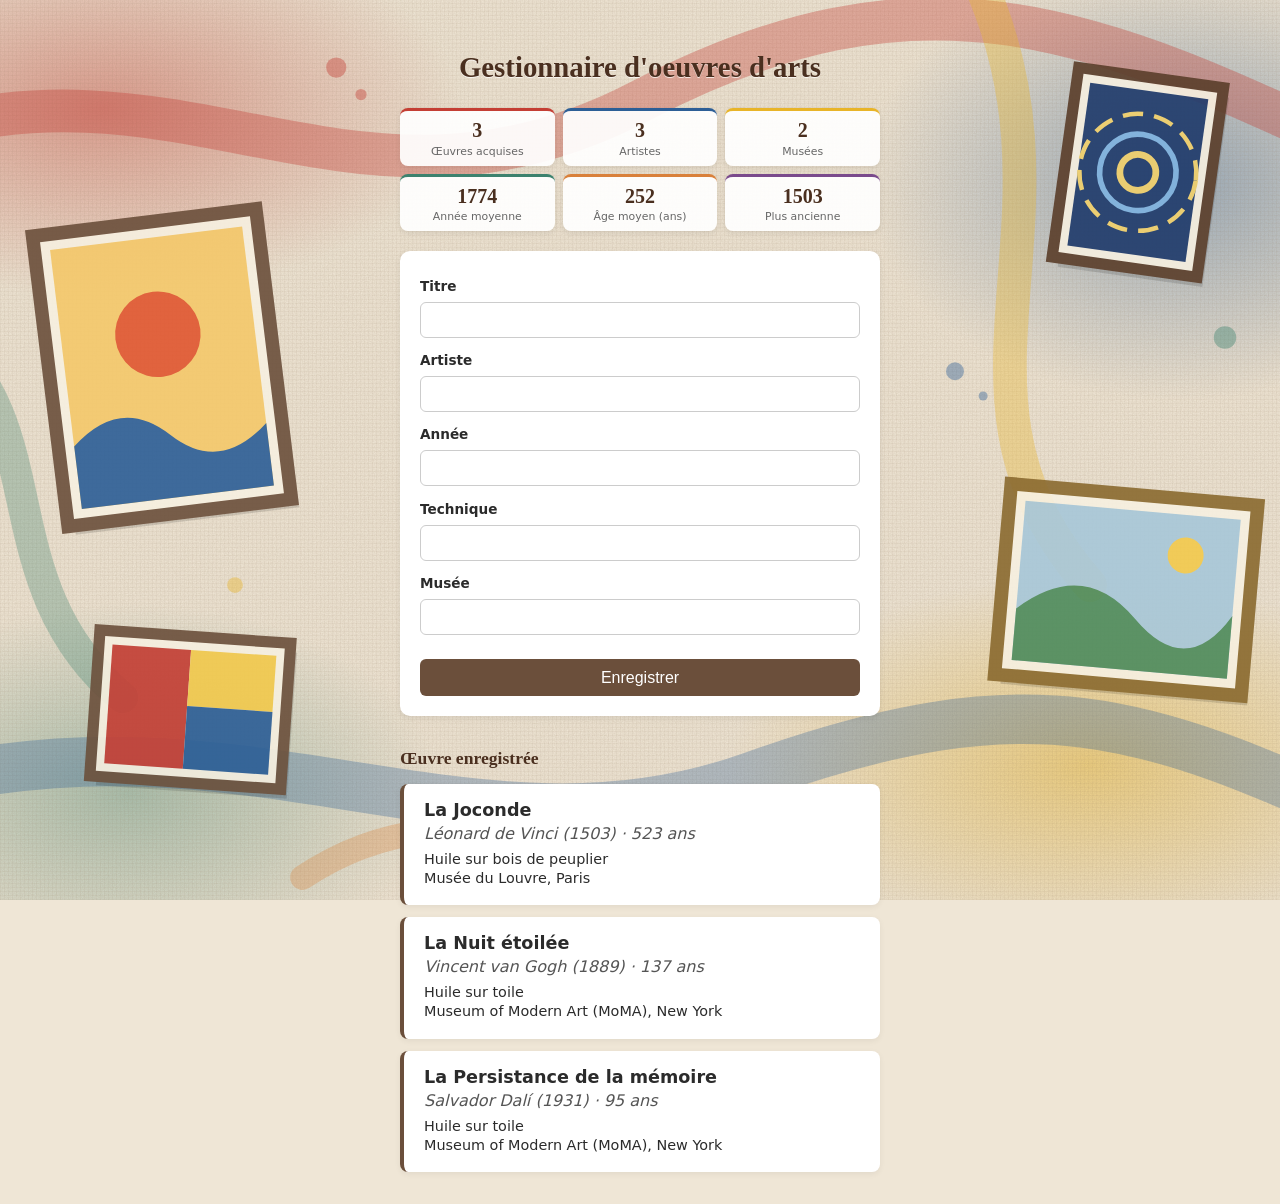
==== index.html @ 06f2a8c6 "Initialisation du projet js - Choix du thème individuel et données initiales" ====
<!doctype html>
<html lang="fr">
  <head>
    <meta charset="UTF-8" />
    <meta name="viewport" content="width=device-width, initial-scale=1.0" />
    <title>Gestionnaire d'oeuvres d'arts</title>
    <link rel="stylesheet" href="style.css" />
  </head>
  <body>
    <main>
      <h1>Gestionnaire d'oeuvres d'arts</h1>

      <!-- Petits tableaux de statistiques (mis à jour par script.js) -->
      <section class="stats" aria-label="Statistiques de la collection">
        <div class="stat">
          <span class="stat-valeur" id="stat-total">0</span>
          <span class="stat-label">Œuvres acquises</span>
        </div>
        <div class="stat">
          <span class="stat-valeur" id="stat-artistes">0</span>
          <span class="stat-label">Artistes</span>
        </div>
        <div class="stat">
          <span class="stat-valeur" id="stat-musees">0</span>
          <span class="stat-label">Musées</span>
        </div>
        <div class="stat">
          <span class="stat-valeur" id="stat-annee-moyenne">–</span>
          <span class="stat-label">Année moyenne</span>
        </div>
        <div class="stat">
          <span class="stat-valeur" id="stat-age-moyen">–</span>
          <span class="stat-label">Âge moyen (ans)</span>
        </div>
        <div class="stat">
          <span class="stat-valeur" id="stat-plus-ancienne">–</span>
          <span class="stat-label">Plus ancienne</span>
        </div>
      </section>

      <form id="formulaire-oeuvre">
        <label for="champ-titre">Titre</label>
        <input type="text" id="champ-titre" name="titre" required />

        <label for="champ-artiste">Artiste</label>
        <input type="text" id="champ-artiste" name="artiste" required />

        <label for="champ-annee">Année</label>
        <input
          type="number"
          id="champ-annee"
          name="annee"
          min="1"
          max="2026"
          required
        />

        <label for="champ-technique">Technique</label>
        <input type="text" id="champ-technique" name="technique" />

        <label for="champ-musee">Musée</label>
        <input type="text" id="champ-musee" name="musee" />

        <button type="submit">Enregistrer</button>
      </form>

      <h2>Œuvre enregistrée</h2>

      <!-- Mise a jour de la carte -->
      <section class="carte-oeuvre" id="carte-oeuvre">
        <p class="titre-oeuvre" id="titre-oeuvre">
          Aucune œuvre pour l'instant
        </p>
        <p class="artiste-annee-oeuvre" id="artiste-annee-oeuvre"></p>
        <p class="technique-oeuvre" id="technique-oeuvre"></p>
        <p class="musee-oeuvre" id="musee-oeuvre"></p>
      </section>
    </main>

    <script src="script.js"></script>
  </body>
</html>
---- style.css ----
* {
  box-sizing: border-box;
}

body {
  font-family: system-ui, sans-serif;
  background-color: #efe6d6;
  /* Taches de peinture + texture de toile */
  background-image:
    url("data:image/svg+xml,%3Csvg xmlns='http://www.w3.org/2000/svg' width='220' height='220'%3E%3Cfilter id='n'%3E%3CfeTurbulence type='fractalNoise' baseFrequency='.85' numOctaves='2' stitchTiles='stitch'/%3E%3CfeColorMatrix values='0 0 0 0 .35  0 0 0 0 .25  0 0 0 0 .15  0 0 0 .22 0'/%3E%3C/filter%3E%3Crect width='100%25' height='100%25' filter='url(%23n)'/%3E%3C/svg%3E"),
    repeating-linear-gradient(0deg, rgba(120, 90, 60, 0.05) 0 1px, transparent 1px 4px),
    repeating-linear-gradient(90deg, rgba(120, 90, 60, 0.05) 0 1px, transparent 1px 4px),
    radial-gradient(ellipse 40% 30% at 8% 12%, rgba(196, 62, 52, 0.45), transparent 70%),
    radial-gradient(ellipse 35% 35% at 92% 20%, rgba(44, 94, 150, 0.45), transparent 70%),
    radial-gradient(ellipse 40% 30% at 85% 85%, rgba(232, 180, 40, 0.5), transparent 70%),
    radial-gradient(ellipse 35% 30% at 10% 88%, rgba(60, 130, 110, 0.4), transparent 70%);
  background-attachment: fixed;
  color: #2b2b2b;
  margin: 0;
  padding: 2rem 1rem;
}

/* Coups de pinceau et toiles encadrées (décor, derrière le contenu) */
body::before {
  content: "";
  position: fixed;
  inset: 0;
  z-index: -1;
  pointer-events: none;
  background: url("data:image/svg+xml,%3Csvg xmlns='http://www.w3.org/2000/svg' viewBox='0 0 1200 800' preserveAspectRatio='xMidYMid slice'%3E%0A%3Cg fill='none' stroke-linecap='round'%3E%0A%3Cpath d='M-50 120 C 200 40, 350 220, 600 90 S 1000 20, 1250 140' stroke='%23c43e34' stroke-width='38' opacity='.35'/%3E%0A%3Cpath d='M-50 700 C 250 620, 450 780, 700 690 S 1050 640, 1250 730' stroke='%232c5e96' stroke-width='44' opacity='.3'/%3E%0A%3Cpath d='M900 -20 C 1000 200, 850 350, 1000 520' stroke='%23e8b428' stroke-width='30' opacity='.35'/%3E%0A%3Cpath d='M-20 300 C 80 380, 20 520, 140 620' stroke='%233c826e' stroke-width='28' opacity='.3'/%3E%0A%3Cpath d='M300 780 C 420 700, 520 760, 640 740' stroke='%23d9803a' stroke-width='22' opacity='.3'/%3E%0A%3C/g%3E%0A%3Cg opacity='.4'%3E%0A%3Ccircle cx='330' cy='60' r='9' fill='%23c43e34'/%3E%3Ccircle cx='352' cy='84' r='5' fill='%23c43e34'/%3E%0A%3Ccircle cx='880' cy='330' r='8' fill='%232c5e96'/%3E%3Ccircle cx='905' cy='352' r='4' fill='%232c5e96'/%3E%0A%3Ccircle cx='240' cy='520' r='7' fill='%23e8b428'/%3E%3Ccircle cx='1120' cy='300' r='10' fill='%233c826e'/%3E%0A%3C/g%3E%0A%3Cg transform='translate(60 210) rotate(-7)' opacity='.9'%3E%0A%3Crect x='6' y='8' width='200' height='260' fill='%23000' opacity='.15'/%3E%0A%3Crect width='200' height='260' fill='%23f7f0e0' stroke='%236b4f3b' stroke-width='12'/%3E%0A%3Crect x='14' y='14' width='172' height='232' fill='%23f4c86a'/%3E%0A%3Ccircle cx='100' cy='100' r='38' fill='%23e0562f'/%3E%0A%3Cpath d='M14 190 Q 60 150 100 190 T 186 190 L186 246 L14 246Z' fill='%232c5e96'/%3E%0A%3C/g%3E%0A%3Cg transform='translate(930 430) rotate(5)' opacity='.9'%3E%0A%3Crect x='6' y='8' width='220' height='170' fill='%23000' opacity='.15'/%3E%0A%3Crect width='220' height='170' fill='%23f7f0e0' stroke='%238a6a2f' stroke-width='12'/%3E%0A%3Crect x='14' y='14' width='192' height='142' fill='%23a7c7d9'/%3E%0A%3Ccircle cx='160' cy='50' r='16' fill='%23f2c94c'/%3E%0A%3Cpath d='M14 156 L14 110 Q 70 60 120 110 T 206 100 L206 156Z' fill='%234d8b5c'/%3E%0A%3C/g%3E%0A%3Cg transform='translate(990 60) rotate(8)' opacity='.9'%3E%0A%3Crect x='6' y='8' width='130' height='170' fill='%23000' opacity='.15'/%3E%0A%3Crect width='130' height='170' fill='%23f7f0e0' stroke='%235a3d2a' stroke-width='10'/%3E%0A%3Crect x='12' y='12' width='106' height='146' fill='%231f3a6b'/%3E%0A%3Ccircle cx='65' cy='85' r='16' fill='none' stroke='%23f2d16b' stroke-width='6'/%3E%0A%3Ccircle cx='65' cy='85' r='34' fill='none' stroke='%237fb3e0' stroke-width='5'/%3E%0A%3Ccircle cx='65' cy='85' r='52' fill='none' stroke='%23f2d16b' stroke-width='4' stroke-dasharray='18 10'/%3E%0A%3C/g%3E%0A%3Cg transform='translate(120 560) rotate(4)' opacity='.9'%3E%0A%3Crect x='6' y='8' width='170' height='130' fill='%23000' opacity='.15'/%3E%0A%3Crect width='170' height='130' fill='%23f7f0e0' stroke='%236b4f3b' stroke-width='10'/%3E%0A%3Crect x='12' y='12' width='70' height='106' fill='%23c43e34'/%3E%0A%3Crect x='82' y='12' width='76' height='50' fill='%23f2c94c'/%3E%0A%3Crect x='82' y='62' width='76' height='56' fill='%232c5e96'/%3E%0A%3C/g%3E%0A%3C/svg%3E") center / cover no-repeat;
}

main {
  max-width: 480px;
  margin: 0 auto;
}

h1 {
  font-family: Georgia, "Times New Roman", serif;
  font-size: 1.8rem;
  color: #4a2f1f;
  text-shadow: 0 1px 0 rgba(255, 255, 255, 0.7);

  text-align: center;
  margin-bottom: 1.5rem;
}

h2 {
  font-family: Georgia, "Times New Roman", serif;
  color: #4a2f1f;
  font-size: 1.1rem;
  margin-top: 2rem;
}

form {
  display: flex;
  flex-direction: column;
  gap: 0.5rem;
  background: #ffffff;
  padding: 1.25rem;
  border-radius: 10px;
  box-shadow: 0 2px 6px rgba(0, 0, 0, 0.08);
}

label {
  font-size: 0.85rem;
  font-weight: 600;
  margin-top: 0.4rem;
}

input {
  padding: 0.5rem;
  border: 1px solid #ccc;
  border-radius: 6px;
  font-size: 1rem;
}

button {
  margin-top: 1rem;
  padding: 0.6rem;
  border: none;
  border-radius: 6px;
  background-color: #6b4f3b;
  color: white;
  font-size: 1rem;
  cursor: pointer;
}

button:hover {
  background-color: #543d2c;
}

.carte-oeuvre {
  background: #ffffff;
  border-left: 4px solid #6b4f3b;
  border-radius: 8px;
  padding: 1rem 1.25rem;
  margin-top: 0.75rem;
  box-shadow: 0 2px 6px rgba(0, 0, 0, 0.06);
}

.titre-oeuvre {
  font-size: 1.1rem;
  font-weight: 700;
  margin: 0 0 0.25rem;
}

.artiste-annee-oeuvre {
  font-style: italic;
  color: #555;
  margin: 0 0 0.5rem;
}

.technique-oeuvre,
.musee-oeuvre {
  margin: 0.2rem 0;
  font-size: 0.9rem;
}

/* Petits tableaux de statistiques */
.stats {
  display: grid;
  grid-template-columns: repeat(3, 1fr);
  gap: 0.5rem;
  margin-bottom: 1.25rem;
}

.stat {
  display: flex;
  flex-direction: column;
  align-items: center;
  gap: 0.15rem;
  padding: 0.5rem 0.25rem;
  background: rgba(255, 255, 255, 0.92);
  border-top: 3px solid #6b4f3b;
  border-radius: 8px;
  box-shadow: 0 2px 6px rgba(0, 0, 0, 0.08);
  text-align: center;
}

/* Une touche de couleur par case, comme des tubes de peinture */
.stat:nth-child(1) { border-top-color: #c43e34; }
.stat:nth-child(2) { border-top-color: #2c5e96; }
.stat:nth-child(3) { border-top-color: #e8b428; }
.stat:nth-child(4) { border-top-color: #3c826e; }
.stat:nth-child(5) { border-top-color: #d9803a; }
.stat:nth-child(6) { border-top-color: #7a4a8c; }

.stat-valeur {
  font-family: Georgia, "Times New Roman", serif;
  font-size: 1.25rem;
  font-weight: 700;
  color: #4a2f1f;
}

.stat-label {
  font-size: 0.68rem;
  color: #666;
  line-height: 1.2;
}

/* Petit effet quand une valeur change */
.stat-valeur.maj {
  animation: pop 0.4s ease;
}

@keyframes pop {
  0% { transform: scale(1); }
  40% { transform: scale(1.35); color: #c43e34; }
  100% { transform: scale(1); }
}
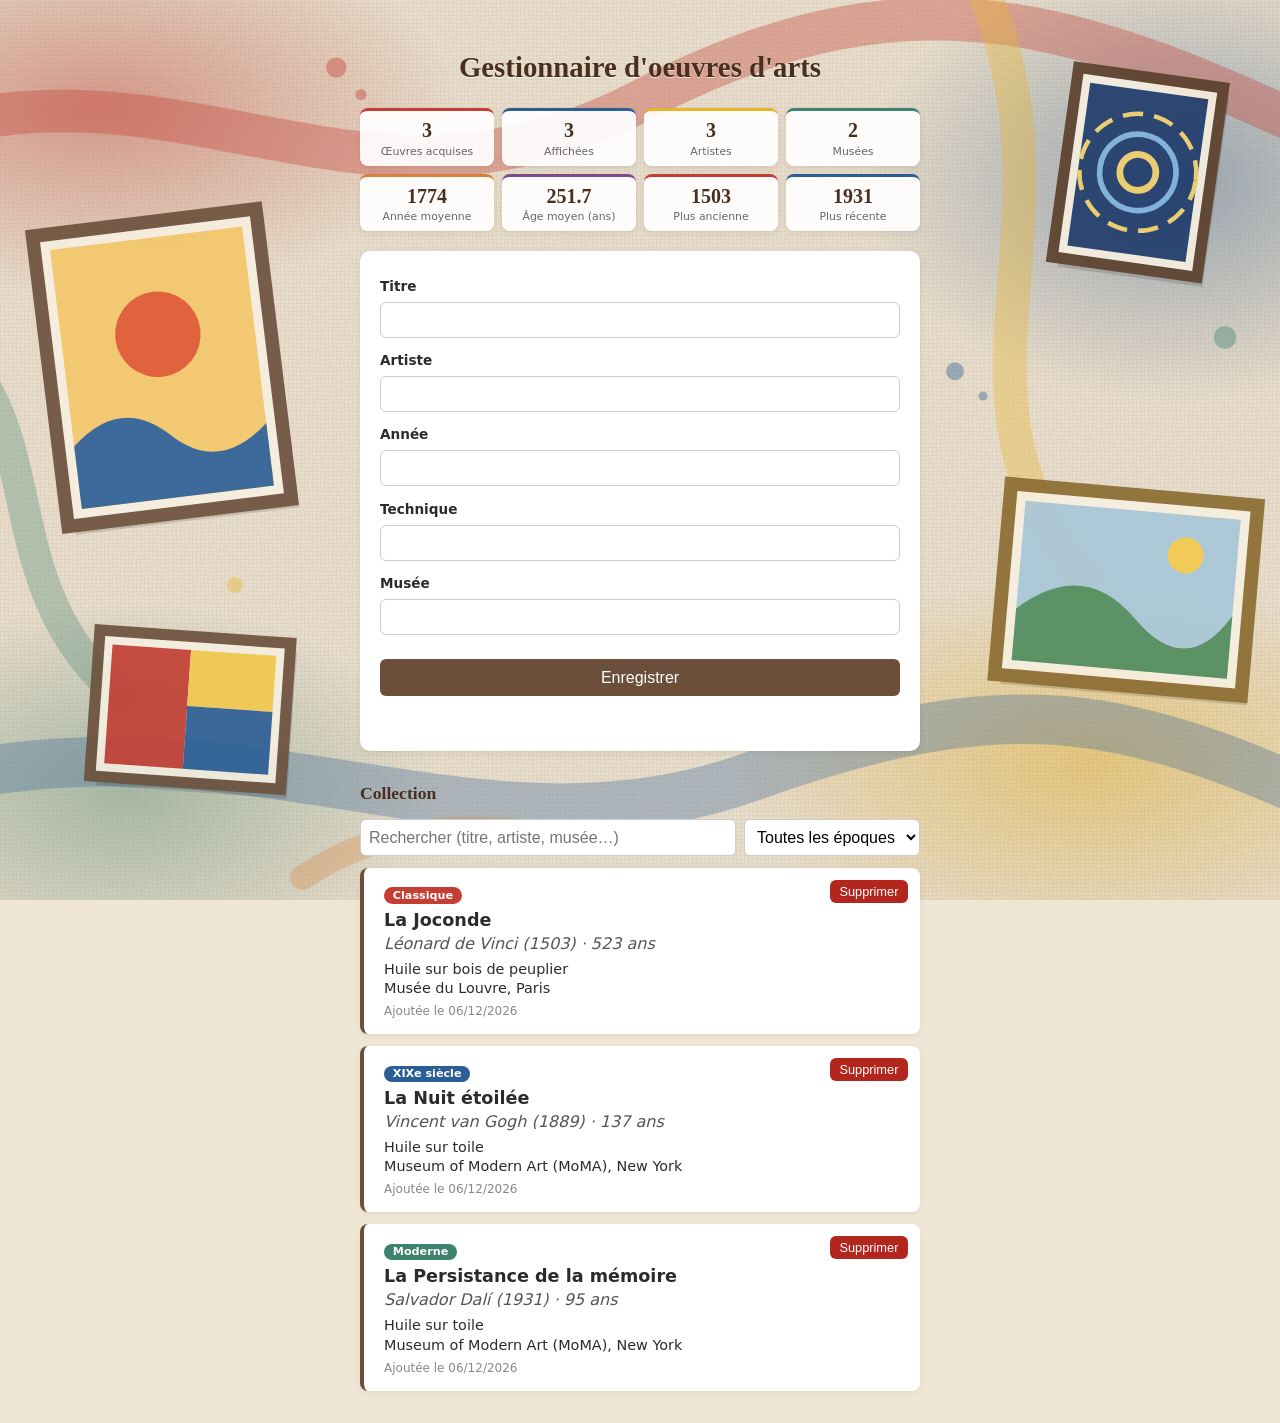
==== commit b24e6974: "Initialisation du projet js - Choix du thème individuel et données initiales" ====
--- a/index.html
+++ b/index.html
@@ -10,11 +10,15 @@
     <main>
       <h1>Gestionnaire d'oeuvres d'arts</h1>
 
-      <!-- Petits tableaux de statistiques (mis à jour par script.js) -->
+      <!-- Statistiques (mises à jour par script.js avec reduce / Math) -->
       <section class="stats" aria-label="Statistiques de la collection">
         <div class="stat">
           <span class="stat-valeur" id="stat-total">0</span>
           <span class="stat-label">Œuvres acquises</span>
+        </div>
+        <div class="stat">
+          <span class="stat-valeur" id="stat-affichees">0</span>
+          <span class="stat-label">Affichées</span>
         </div>
         <div class="stat">
           <span class="stat-valeur" id="stat-artistes">0</span>
@@ -36,14 +40,30 @@
           <span class="stat-valeur" id="stat-plus-ancienne">–</span>
           <span class="stat-label">Plus ancienne</span>
         </div>
+        <div class="stat">
+          <span class="stat-valeur" id="stat-plus-recente">–</span>
+          <span class="stat-label">Plus récente</span>
+        </div>
       </section>
 
-      <form id="formulaire-oeuvre">
+      <form id="formulaire-oeuvre" onsubmit="ajouterOeuvre(event)" novalidate>
         <label for="champ-titre">Titre</label>
-        <input type="text" id="champ-titre" name="titre" required />
+        <input
+          type="text"
+          id="champ-titre"
+          name="titre"
+          oninput="controlerSaisie(this)"
+          required
+        />
 
         <label for="champ-artiste">Artiste</label>
-        <input type="text" id="champ-artiste" name="artiste" required />
+        <input
+          type="text"
+          id="champ-artiste"
+          name="artiste"
+          oninput="controlerSaisie(this)"
+          required
+        />
 
         <label for="champ-annee">Année</label>
         <input
@@ -52,6 +72,7 @@
           name="annee"
           min="1"
           max="2026"
+          oninput="controlerSaisie(this)"
           required
         />
 
@@ -62,19 +83,34 @@
         <input type="text" id="champ-musee" name="musee" />
 
         <button type="submit">Enregistrer</button>
+        <p class="message-erreur" id="message-erreur" role="status"></p>
       </form>
 
-      <h2>Œuvre enregistrée</h2>
+      <h2>Collection</h2>
 
-      <!-- Mise a jour de la carte -->
-      <section class="carte-oeuvre" id="carte-oeuvre">
-        <p class="titre-oeuvre" id="titre-oeuvre">
-          Aucune œuvre pour l'instant
-        </p>
-        <p class="artiste-annee-oeuvre" id="artiste-annee-oeuvre"></p>
-        <p class="technique-oeuvre" id="technique-oeuvre"></p>
-        <p class="musee-oeuvre" id="musee-oeuvre"></p>
-      </section>
+      <!-- Recherche textuelle + sélecteur d'époque (filter) -->
+      <div class="filtres">
+        <input
+          type="search"
+          id="recherche"
+          placeholder="Rechercher (titre, artiste, musée…)"
+          aria-label="Rechercher une œuvre"
+          oninput="mettreAJourAffichage()"
+        />
+        <select
+          id="filtre-epoque"
+          aria-label="Filtrer par époque"
+          onchange="mettreAJourAffichage()"
+        >
+          <option value="">Toutes les époques</option>
+          <option value="Moyen Âge">Moyen Âge</option>
+          <option value="Classique">Classique</option>
+          <option value="XIXe siècle">XIXe siècle</option>
+          <option value="Moderne">Moderne</option>
+        </select>
+      </div>
+
+      <section class="liste-oeuvres" id="liste-oeuvres"></section>
     </main>
 
     <script src="script.js"></script>
--- a/style.css
+++ b/style.css
@@ -31,7 +31,7 @@
 }
 
 main {
-  max-width: 480px;
+  max-width: 560px;
   margin: 0 auto;
 }
 
@@ -120,7 +120,7 @@
 /* Petits tableaux de statistiques */
 .stats {
   display: grid;
-  grid-template-columns: repeat(3, 1fr);
+  grid-template-columns: repeat(4, 1fr);
   gap: 0.5rem;
   margin-bottom: 1.25rem;
 }
@@ -169,3 +169,115 @@
   40% { transform: scale(1.35); color: #c43e34; }
   100% { transform: scale(1); }
 }
+
+.stat:nth-child(7) { border-top-color: #c43e34; }
+.stat:nth-child(8) { border-top-color: #2c5e96; }
+
+/* ===== Ajouts parties 2 à 4 ===== */
+
+/* Message de validation sous le formulaire */
+.message-erreur {
+  min-height: 1.2rem;
+  margin: 0.5rem 0 0;
+  font-size: 0.85rem;
+  font-weight: 600;
+  color: #b3261e;
+}
+
+.message-erreur.ok {
+  color: #2e7d32;
+}
+
+/* Contrôle de saisie en temps réel */
+input.invalide {
+  border-color: #b3261e;
+  background: #fdecea;
+}
+
+input.valide {
+  border-color: #2e7d32;
+}
+
+/* Liste de cartes */
+.liste-oeuvres {
+  display: flex;
+  flex-direction: column;
+  gap: 0.75rem;
+  margin-top: 0.75rem;
+}
+
+.liste-oeuvres .carte-oeuvre {
+  position: relative;
+  margin-top: 0;
+}
+
+.liste-oeuvres .titre-oeuvre {
+  padding-right: 5rem;
+}
+
+.vide {
+  margin: 0;
+  padding: 1rem;
+  background: rgba(255, 255, 255, 0.85);
+  border-radius: 8px;
+  font-style: italic;
+  color: #666;
+}
+
+/* Badge d'époque (switch) */
+.badge-epoque {
+  display: inline-block;
+  margin-bottom: 0.4rem;
+  padding: 0.1rem 0.55rem;
+  border-radius: 999px;
+  background: #6b4f3b;
+  color: #fff;
+  font-size: 0.7rem;
+  font-weight: 700;
+}
+
+.epoque-ancien { background: #7a4a8c; }
+.epoque-classique { background: #c43e34; }
+.epoque-xix { background: #2c5e96; }
+.epoque-moderne { background: #3c826e; }
+
+.date-ajout {
+  margin: 0.5rem 0 0;
+  font-size: 0.75rem;
+  color: #888;
+}
+
+/* Bouton de suppression */
+.btn-supprimer {
+  position: absolute;
+  top: 0.75rem;
+  right: 0.75rem;
+  margin: 0;
+  padding: 0.25rem 0.6rem;
+  font-size: 0.8rem;
+  background-color: #b3261e;
+}
+
+.btn-supprimer:hover {
+  background-color: #8c1d18;
+}
+
+/* Recherche + filtre (partie 4) */
+.filtres {
+  display: flex;
+  gap: 0.5rem;
+  margin-top: 0.75rem;
+}
+
+.filtres input {
+  flex: 1;
+  min-width: 0;
+}
+
+select {
+  padding: 0.5rem;
+  border: 1px solid #ccc;
+  border-radius: 6px;
+  background: #fff;
+  font-size: 1rem;
+}
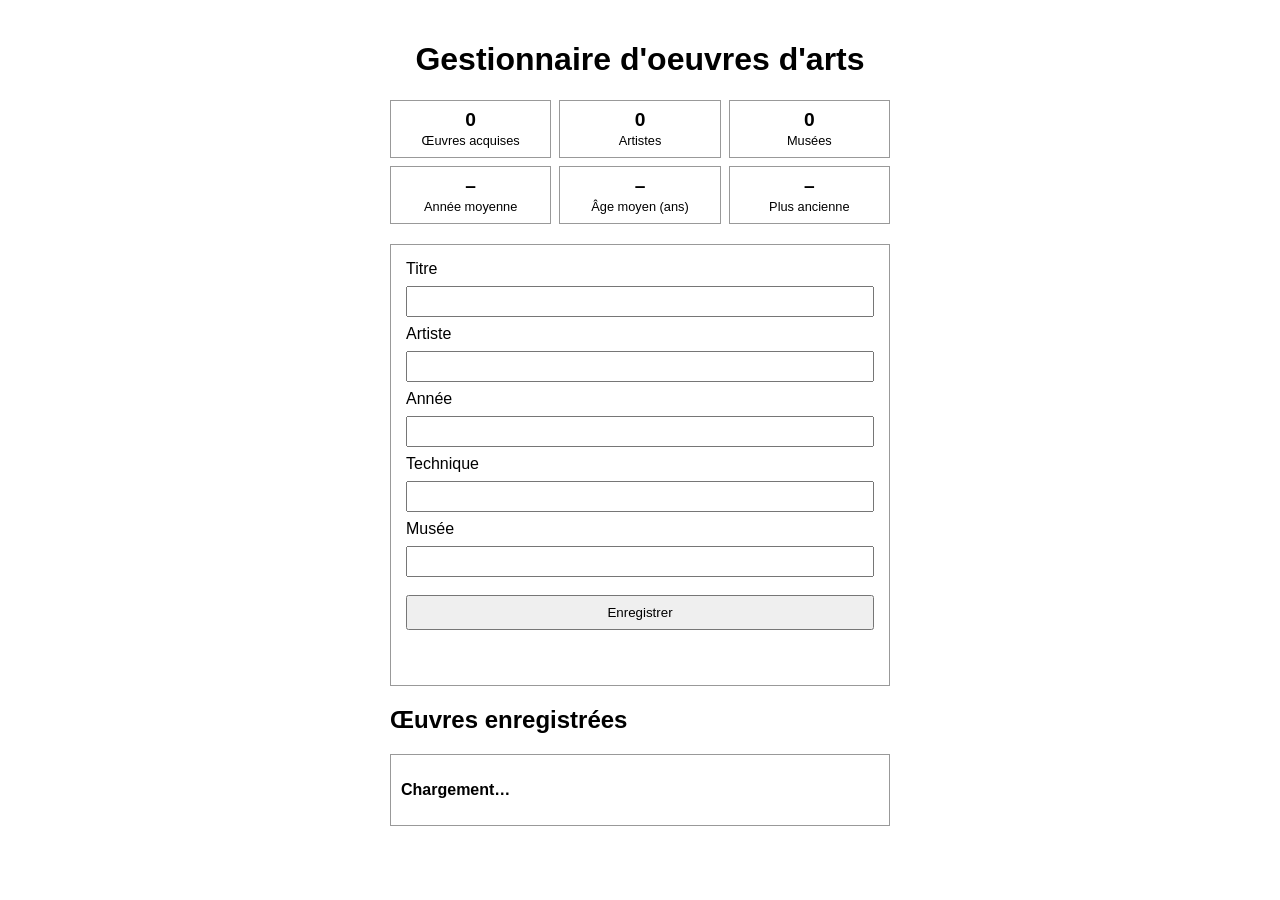
==== commit f23ca56e: "Séance 5 - Architecture Orientée Objet, Service API (Fetch) & Modularité ES6" ====
--- a/index.html
+++ b/index.html
@@ -7,112 +7,68 @@
     <link rel="stylesheet" href="style.css" />
   </head>
   <body>
-    <main>
-      <h1>Gestionnaire d'oeuvres d'arts</h1>
+    <h1>Gestionnaire d'oeuvres d'arts</h1>
 
-      <!-- Statistiques (mises à jour par script.js avec reduce / Math) -->
-      <section class="stats" aria-label="Statistiques de la collection">
-        <div class="stat">
-          <span class="stat-valeur" id="stat-total">0</span>
-          <span class="stat-label">Œuvres acquises</span>
-        </div>
-        <div class="stat">
-          <span class="stat-valeur" id="stat-affichees">0</span>
-          <span class="stat-label">Affichées</span>
-        </div>
-        <div class="stat">
-          <span class="stat-valeur" id="stat-artistes">0</span>
-          <span class="stat-label">Artistes</span>
-        </div>
-        <div class="stat">
-          <span class="stat-valeur" id="stat-musees">0</span>
-          <span class="stat-label">Musées</span>
-        </div>
-        <div class="stat">
-          <span class="stat-valeur" id="stat-annee-moyenne">–</span>
-          <span class="stat-label">Année moyenne</span>
-        </div>
-        <div class="stat">
-          <span class="stat-valeur" id="stat-age-moyen">–</span>
-          <span class="stat-label">Âge moyen (ans)</span>
-        </div>
-        <div class="stat">
-          <span class="stat-valeur" id="stat-plus-ancienne">–</span>
-          <span class="stat-label">Plus ancienne</span>
-        </div>
-        <div class="stat">
-          <span class="stat-valeur" id="stat-plus-recente">–</span>
-          <span class="stat-label">Plus récente</span>
-        </div>
-      </section>
+    <!-- Statistiques (mises à jour par script.js) -->
+    <section class="stats">
+      <div class="stat">
+        <span class="stat-valeur" id="stat-total">0</span>
+        <span class="stat-label">Œuvres acquises</span>
+      </div>
+      <div class="stat">
+        <span class="stat-valeur" id="stat-artistes">0</span>
+        <span class="stat-label">Artistes</span>
+      </div>
+      <div class="stat">
+        <span class="stat-valeur" id="stat-musees">0</span>
+        <span class="stat-label">Musées</span>
+      </div>
+      <div class="stat">
+        <span class="stat-valeur" id="stat-annee-moyenne">–</span>
+        <span class="stat-label">Année moyenne</span>
+      </div>
+      <div class="stat">
+        <span class="stat-valeur" id="stat-age-moyen">–</span>
+        <span class="stat-label">Âge moyen (ans)</span>
+      </div>
+      <div class="stat">
+        <span class="stat-valeur" id="stat-plus-ancienne">–</span>
+        <span class="stat-label">Plus ancienne</span>
+      </div>
+    </section>
 
-      <form id="formulaire-oeuvre" onsubmit="ajouterOeuvre(event)" novalidate>
-        <label for="champ-titre">Titre</label>
-        <input
-          type="text"
-          id="champ-titre"
-          name="titre"
-          oninput="controlerSaisie(this)"
-          required
-        />
+    <!-- Formulaire d'ajout -->
+    <form id="formulaire-oeuvre">
+      <label for="champ-titre">Titre</label>
+      <input type="text" id="champ-titre" required />
 
-        <label for="champ-artiste">Artiste</label>
-        <input
-          type="text"
-          id="champ-artiste"
-          name="artiste"
-          oninput="controlerSaisie(this)"
-          required
-        />
+      <label for="champ-artiste">Artiste</label>
+      <input type="text" id="champ-artiste" required />
 
-        <label for="champ-annee">Année</label>
-        <input
-          type="number"
-          id="champ-annee"
-          name="annee"
-          min="1"
-          max="2026"
-          oninput="controlerSaisie(this)"
-          required
-        />
+      <label for="champ-annee">Année</label>
+      <input type="number" id="champ-annee" min="1" max="2026" required />
 
-        <label for="champ-technique">Technique</label>
-        <input type="text" id="champ-technique" name="technique" />
+      <label for="champ-technique">Technique</label>
+      <input type="text" id="champ-technique" />
 
-        <label for="champ-musee">Musée</label>
-        <input type="text" id="champ-musee" name="musee" />
+      <label for="champ-musee">Musée</label>
+      <input type="text" id="champ-musee" />
 
-        <button type="submit">Enregistrer</button>
-        <p class="message-erreur" id="message-erreur" role="status"></p>
-      </form>
+      <button type="submit">Enregistrer</button>
+      <p class="erreur" id="message-erreur"></p>
+    </form>
 
-      <h2>Collection</h2>
+    <h2>Œuvres enregistrées</h2>
 
-      <!-- Recherche textuelle + sélecteur d'époque (filter) -->
-      <div class="filtres">
-        <input
-          type="search"
-          id="recherche"
-          placeholder="Rechercher (titre, artiste, musée…)"
-          aria-label="Rechercher une œuvre"
-          oninput="mettreAJourAffichage()"
-        />
-        <select
-          id="filtre-epoque"
-          aria-label="Filtrer par époque"
-          onchange="mettreAJourAffichage()"
-        >
-          <option value="">Toutes les époques</option>
-          <option value="Moyen Âge">Moyen Âge</option>
-          <option value="Classique">Classique</option>
-          <option value="XIXe siècle">XIXe siècle</option>
-          <option value="Moderne">Moderne</option>
-        </select>
-      </div>
+    <!-- Carte modèle : script.js la copie pour chaque œuvre -->
+    <section class="carte-oeuvre" id="carte-oeuvre">
+      <p class="titre-oeuvre">Chargement…</p>
+      <p class="artiste-annee-oeuvre"></p>
+      <p class="technique-oeuvre"></p>
+      <p class="musee-oeuvre"></p>
+    </section>
 
-      <section class="liste-oeuvres" id="liste-oeuvres"></section>
-    </main>
-
-    <script src="script.js"></script>
+    <!-- type="module" : permet d'utiliser import / export -->
+    <script type="module" src="js/main.js"></script>
   </body>
 </html>
--- a/style.css
+++ b/style.css
@@ -1,283 +1,67 @@
-* {
-  box-sizing: border-box;
-}
-
 body {
-  font-family: system-ui, sans-serif;
-  background-color: #efe6d6;
-  /* Taches de peinture + texture de toile */
-  background-image:
-    url("data:image/svg+xml,%3Csvg xmlns='http://www.w3.org/2000/svg' width='220' height='220'%3E%3Cfilter id='n'%3E%3CfeTurbulence type='fractalNoise' baseFrequency='.85' numOctaves='2' stitchTiles='stitch'/%3E%3CfeColorMatrix values='0 0 0 0 .35  0 0 0 0 .25  0 0 0 0 .15  0 0 0 .22 0'/%3E%3C/filter%3E%3Crect width='100%25' height='100%25' filter='url(%23n)'/%3E%3C/svg%3E"),
-    repeating-linear-gradient(0deg, rgba(120, 90, 60, 0.05) 0 1px, transparent 1px 4px),
-    repeating-linear-gradient(90deg, rgba(120, 90, 60, 0.05) 0 1px, transparent 1px 4px),
-    radial-gradient(ellipse 40% 30% at 8% 12%, rgba(196, 62, 52, 0.45), transparent 70%),
-    radial-gradient(ellipse 35% 35% at 92% 20%, rgba(44, 94, 150, 0.45), transparent 70%),
-    radial-gradient(ellipse 40% 30% at 85% 85%, rgba(232, 180, 40, 0.5), transparent 70%),
-    radial-gradient(ellipse 35% 30% at 10% 88%, rgba(60, 130, 110, 0.4), transparent 70%);
-  background-attachment: fixed;
-  color: #2b2b2b;
-  margin: 0;
-  padding: 2rem 1rem;
-}
-
-/* Coups de pinceau et toiles encadrées (décor, derrière le contenu) */
-body::before {
-  content: "";
-  position: fixed;
-  inset: 0;
-  z-index: -1;
-  pointer-events: none;
-  background: url("data:image/svg+xml,%3Csvg xmlns='http://www.w3.org/2000/svg' viewBox='0 0 1200 800' preserveAspectRatio='xMidYMid slice'%3E%0A%3Cg fill='none' stroke-linecap='round'%3E%0A%3Cpath d='M-50 120 C 200 40, 350 220, 600 90 S 1000 20, 1250 140' stroke='%23c43e34' stroke-width='38' opacity='.35'/%3E%0A%3Cpath d='M-50 700 C 250 620, 450 780, 700 690 S 1050 640, 1250 730' stroke='%232c5e96' stroke-width='44' opacity='.3'/%3E%0A%3Cpath d='M900 -20 C 1000 200, 850 350, 1000 520' stroke='%23e8b428' stroke-width='30' opacity='.35'/%3E%0A%3Cpath d='M-20 300 C 80 380, 20 520, 140 620' stroke='%233c826e' stroke-width='28' opacity='.3'/%3E%0A%3Cpath d='M300 780 C 420 700, 520 760, 640 740' stroke='%23d9803a' stroke-width='22' opacity='.3'/%3E%0A%3C/g%3E%0A%3Cg opacity='.4'%3E%0A%3Ccircle cx='330' cy='60' r='9' fill='%23c43e34'/%3E%3Ccircle cx='352' cy='84' r='5' fill='%23c43e34'/%3E%0A%3Ccircle cx='880' cy='330' r='8' fill='%232c5e96'/%3E%3Ccircle cx='905' cy='352' r='4' fill='%232c5e96'/%3E%0A%3Ccircle cx='240' cy='520' r='7' fill='%23e8b428'/%3E%3Ccircle cx='1120' cy='300' r='10' fill='%233c826e'/%3E%0A%3C/g%3E%0A%3Cg transform='translate(60 210) rotate(-7)' opacity='.9'%3E%0A%3Crect x='6' y='8' width='200' height='260' fill='%23000' opacity='.15'/%3E%0A%3Crect width='200' height='260' fill='%23f7f0e0' stroke='%236b4f3b' stroke-width='12'/%3E%0A%3Crect x='14' y='14' width='172' height='232' fill='%23f4c86a'/%3E%0A%3Ccircle cx='100' cy='100' r='38' fill='%23e0562f'/%3E%0A%3Cpath d='M14 190 Q 60 150 100 190 T 186 190 L186 246 L14 246Z' fill='%232c5e96'/%3E%0A%3C/g%3E%0A%3Cg transform='translate(930 430) rotate(5)' opacity='.9'%3E%0A%3Crect x='6' y='8' width='220' height='170' fill='%23000' opacity='.15'/%3E%0A%3Crect width='220' height='170' fill='%23f7f0e0' stroke='%238a6a2f' stroke-width='12'/%3E%0A%3Crect x='14' y='14' width='192' height='142' fill='%23a7c7d9'/%3E%0A%3Ccircle cx='160' cy='50' r='16' fill='%23f2c94c'/%3E%0A%3Cpath d='M14 156 L14 110 Q 70 60 120 110 T 206 100 L206 156Z' fill='%234d8b5c'/%3E%0A%3C/g%3E%0A%3Cg transform='translate(990 60) rotate(8)' opacity='.9'%3E%0A%3Crect x='6' y='8' width='130' height='170' fill='%23000' opacity='.15'/%3E%0A%3Crect width='130' height='170' fill='%23f7f0e0' stroke='%235a3d2a' stroke-width='10'/%3E%0A%3Crect x='12' y='12' width='106' height='146' fill='%231f3a6b'/%3E%0A%3Ccircle cx='65' cy='85' r='16' fill='none' stroke='%23f2d16b' stroke-width='6'/%3E%0A%3Ccircle cx='65' cy='85' r='34' fill='none' stroke='%237fb3e0' stroke-width='5'/%3E%0A%3Ccircle cx='65' cy='85' r='52' fill='none' stroke='%23f2d16b' stroke-width='4' stroke-dasharray='18 10'/%3E%0A%3C/g%3E%0A%3Cg transform='translate(120 560) rotate(4)' opacity='.9'%3E%0A%3Crect x='6' y='8' width='170' height='130' fill='%23000' opacity='.15'/%3E%0A%3Crect width='170' height='130' fill='%23f7f0e0' stroke='%236b4f3b' stroke-width='10'/%3E%0A%3Crect x='12' y='12' width='70' height='106' fill='%23c43e34'/%3E%0A%3Crect x='82' y='12' width='76' height='50' fill='%23f2c94c'/%3E%0A%3Crect x='82' y='62' width='76' height='56' fill='%232c5e96'/%3E%0A%3C/g%3E%0A%3C/svg%3E") center / cover no-repeat;
-}
-
-main {
-  max-width: 560px;
+  font-family: Arial, sans-serif;
+  max-width: 500px;
   margin: 0 auto;
+  padding: 20px;
 }
 
 h1 {
-  font-family: Georgia, "Times New Roman", serif;
-  font-size: 1.8rem;
-  color: #4a2f1f;
-  text-shadow: 0 1px 0 rgba(255, 255, 255, 0.7);
-
   text-align: center;
-  margin-bottom: 1.5rem;
 }
 
-h2 {
-  font-family: Georgia, "Times New Roman", serif;
-  color: #4a2f1f;
-  font-size: 1.1rem;
-  margin-top: 2rem;
+/* Statistiques */
+.stats {
+  display: grid;
+  grid-template-columns: repeat(3, 1fr);
+  gap: 8px;
+  margin-bottom: 20px;
 }
 
+.stat {
+  border: 1px solid #999;
+  padding: 8px;
+  text-align: center;
+}
+
+.stat-valeur {
+  display: block;
+  font-size: 1.2em;
+  font-weight: bold;
+}
+
+.stat-label {
+  font-size: 0.8em;
+}
+
+/* Formulaire */
 form {
   display: flex;
   flex-direction: column;
-  gap: 0.5rem;
-  background: #ffffff;
-  padding: 1.25rem;
-  border-radius: 10px;
-  box-shadow: 0 2px 6px rgba(0, 0, 0, 0.08);
-}
-
-label {
-  font-size: 0.85rem;
-  font-weight: 600;
-  margin-top: 0.4rem;
+  gap: 8px;
+  border: 1px solid #999;
+  padding: 15px;
 }
 
 input {
-  padding: 0.5rem;
-  border: 1px solid #ccc;
-  border-radius: 6px;
-  font-size: 1rem;
+  padding: 6px;
 }
 
 button {
-  margin-top: 1rem;
-  padding: 0.6rem;
-  border: none;
-  border-radius: 6px;
-  background-color: #6b4f3b;
-  color: white;
-  font-size: 1rem;
-  cursor: pointer;
+  margin-top: 10px;
+  padding: 8px;
 }
 
-button:hover {
-  background-color: #543d2c;
-}
-
+/* Cartes des œuvres */
 .carte-oeuvre {
-  background: #ffffff;
-  border-left: 4px solid #6b4f3b;
-  border-radius: 8px;
-  padding: 1rem 1.25rem;
-  margin-top: 0.75rem;
-  box-shadow: 0 2px 6px rgba(0, 0, 0, 0.06);
+  border: 1px solid #999;
+  padding: 10px;
+  margin-top: 10px;
 }
 
 .titre-oeuvre {
-  font-size: 1.1rem;
-  font-weight: 700;
-  margin: 0 0 0.25rem;
+  font-weight: bold;
 }
 
 .artiste-annee-oeuvre {
   font-style: italic;
-  color: #555;
-  margin: 0 0 0.5rem;
-}
-
-.technique-oeuvre,
-.musee-oeuvre {
-  margin: 0.2rem 0;
-  font-size: 0.9rem;
-}
-
-/* Petits tableaux de statistiques */
-.stats {
-  display: grid;
-  grid-template-columns: repeat(4, 1fr);
-  gap: 0.5rem;
-  margin-bottom: 1.25rem;
-}
-
-.stat {
-  display: flex;
-  flex-direction: column;
-  align-items: center;
-  gap: 0.15rem;
-  padding: 0.5rem 0.25rem;
-  background: rgba(255, 255, 255, 0.92);
-  border-top: 3px solid #6b4f3b;
-  border-radius: 8px;
-  box-shadow: 0 2px 6px rgba(0, 0, 0, 0.08);
-  text-align: center;
-}
-
-/* Une touche de couleur par case, comme des tubes de peinture */
-.stat:nth-child(1) { border-top-color: #c43e34; }
-.stat:nth-child(2) { border-top-color: #2c5e96; }
-.stat:nth-child(3) { border-top-color: #e8b428; }
-.stat:nth-child(4) { border-top-color: #3c826e; }
-.stat:nth-child(5) { border-top-color: #d9803a; }
-.stat:nth-child(6) { border-top-color: #7a4a8c; }
-
-.stat-valeur {
-  font-family: Georgia, "Times New Roman", serif;
-  font-size: 1.25rem;
-  font-weight: 700;
-  color: #4a2f1f;
-}
-
-.stat-label {
-  font-size: 0.68rem;
-  color: #666;
-  line-height: 1.2;
-}
-
-/* Petit effet quand une valeur change */
-.stat-valeur.maj {
-  animation: pop 0.4s ease;
-}
-
-@keyframes pop {
-  0% { transform: scale(1); }
-  40% { transform: scale(1.35); color: #c43e34; }
-  100% { transform: scale(1); }
-}
-
-.stat:nth-child(7) { border-top-color: #c43e34; }
-.stat:nth-child(8) { border-top-color: #2c5e96; }
-
-/* ===== Ajouts parties 2 à 4 ===== */
-
-/* Message de validation sous le formulaire */
-.message-erreur {
-  min-height: 1.2rem;
-  margin: 0.5rem 0 0;
-  font-size: 0.85rem;
-  font-weight: 600;
-  color: #b3261e;
-}
-
-.message-erreur.ok {
-  color: #2e7d32;
-}
-
-/* Contrôle de saisie en temps réel */
-input.invalide {
-  border-color: #b3261e;
-  background: #fdecea;
-}
-
-input.valide {
-  border-color: #2e7d32;
-}
-
-/* Liste de cartes */
-.liste-oeuvres {
-  display: flex;
-  flex-direction: column;
-  gap: 0.75rem;
-  margin-top: 0.75rem;
-}
-
-.liste-oeuvres .carte-oeuvre {
-  position: relative;
-  margin-top: 0;
-}
-
-.liste-oeuvres .titre-oeuvre {
-  padding-right: 5rem;
-}
-
-.vide {
-  margin: 0;
-  padding: 1rem;
-  background: rgba(255, 255, 255, 0.85);
-  border-radius: 8px;
-  font-style: italic;
-  color: #666;
-}
-
-/* Badge d'époque (switch) */
-.badge-epoque {
-  display: inline-block;
-  margin-bottom: 0.4rem;
-  padding: 0.1rem 0.55rem;
-  border-radius: 999px;
-  background: #6b4f3b;
-  color: #fff;
-  font-size: 0.7rem;
-  font-weight: 700;
-}
-
-.epoque-ancien { background: #7a4a8c; }
-.epoque-classique { background: #c43e34; }
-.epoque-xix { background: #2c5e96; }
-.epoque-moderne { background: #3c826e; }
-
-.date-ajout {
-  margin: 0.5rem 0 0;
-  font-size: 0.75rem;
-  color: #888;
-}
-
-/* Bouton de suppression */
-.btn-supprimer {
-  position: absolute;
-  top: 0.75rem;
-  right: 0.75rem;
-  margin: 0;
-  padding: 0.25rem 0.6rem;
-  font-size: 0.8rem;
-  background-color: #b3261e;
-}
-
-.btn-supprimer:hover {
-  background-color: #8c1d18;
-}
-
-/* Recherche + filtre (partie 4) */
-.filtres {
-  display: flex;
-  gap: 0.5rem;
-  margin-top: 0.75rem;
-}
-
-.filtres input {
-  flex: 1;
-  min-width: 0;
-}
-
-select {
-  padding: 0.5rem;
-  border: 1px solid #ccc;
-  border-radius: 6px;
-  background: #fff;
-  font-size: 1rem;
-}
+}
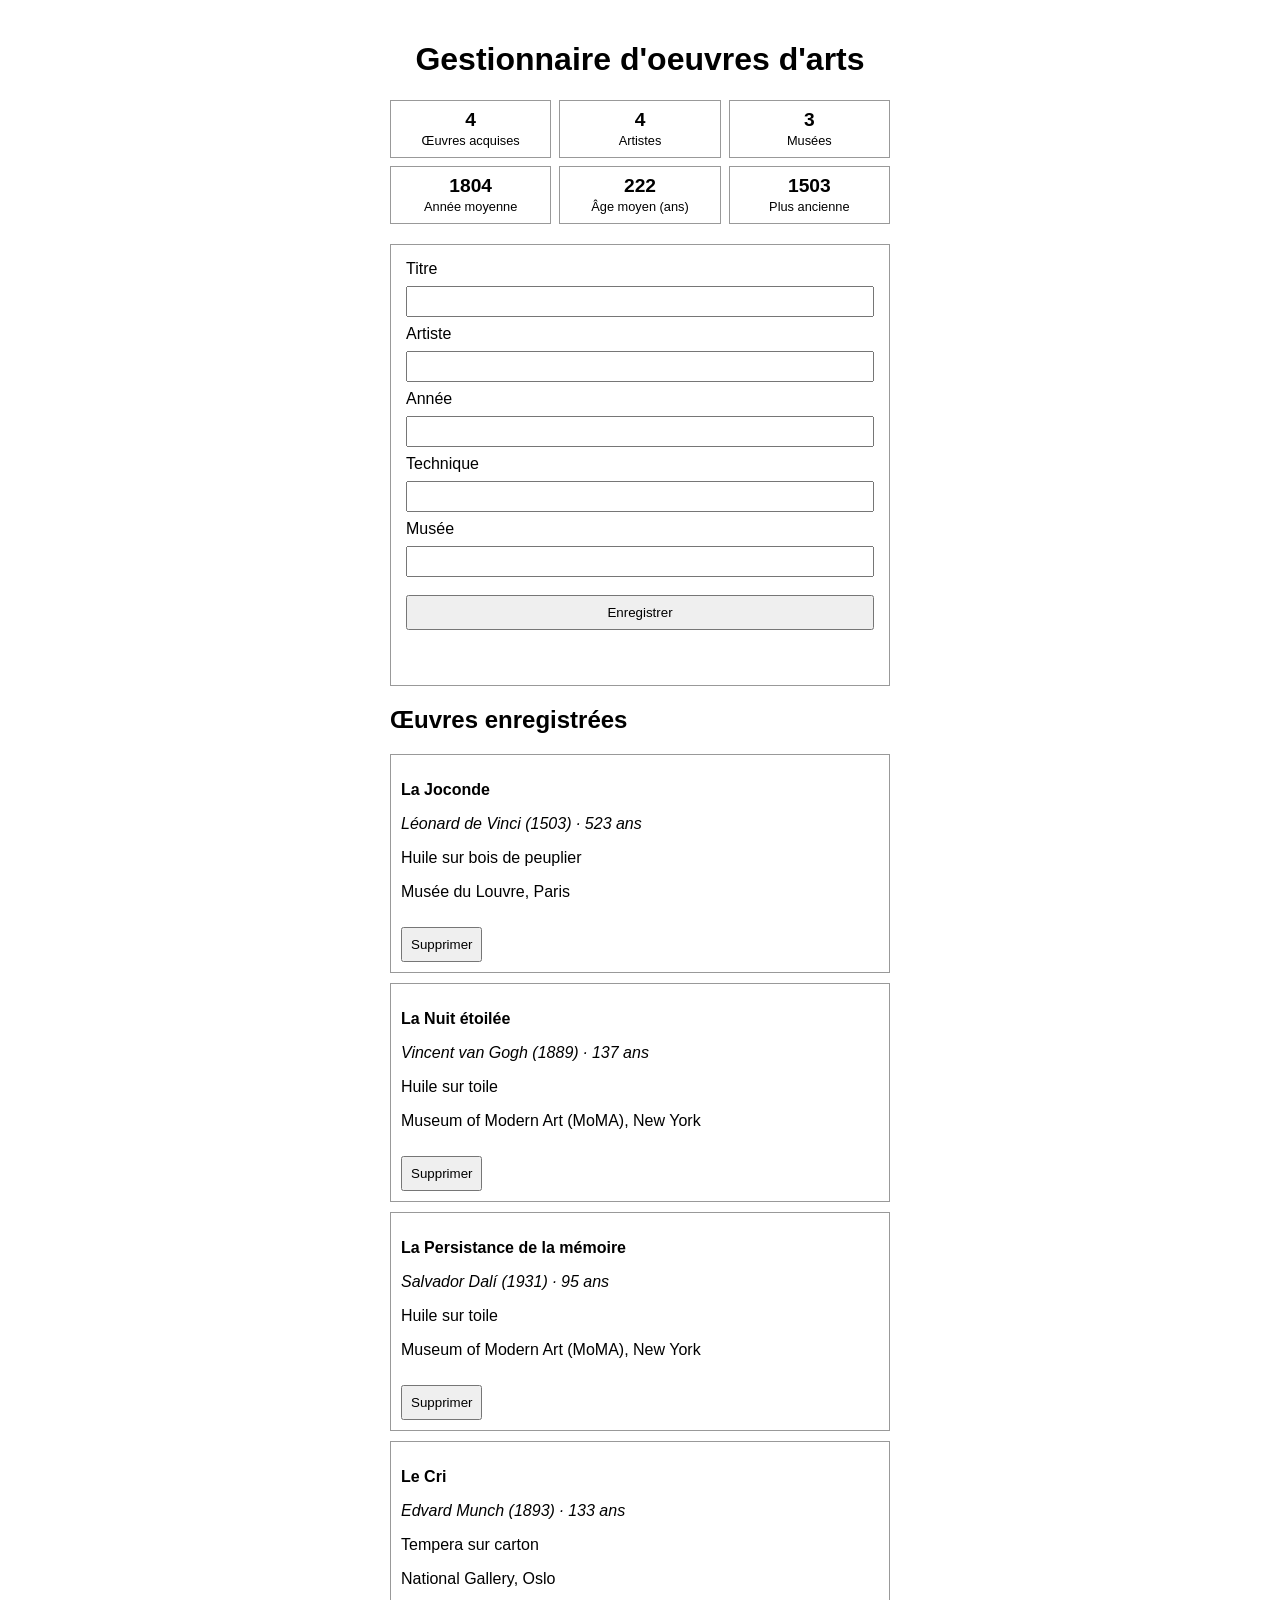
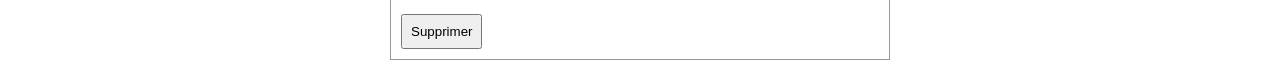
==== commit cd2fd397: "Ajout du bouton Supprimer sur les cartes" ====
--- a/index.html
+++ b/index.html
@@ -66,6 +66,7 @@
       <p class="artiste-annee-oeuvre"></p>
       <p class="technique-oeuvre"></p>
       <p class="musee-oeuvre"></p>
+      <button type="button" class="btn-supprimer">Supprimer</button>
     </section>
 
     <!-- type="module" : permet d'utiliser import / export -->
